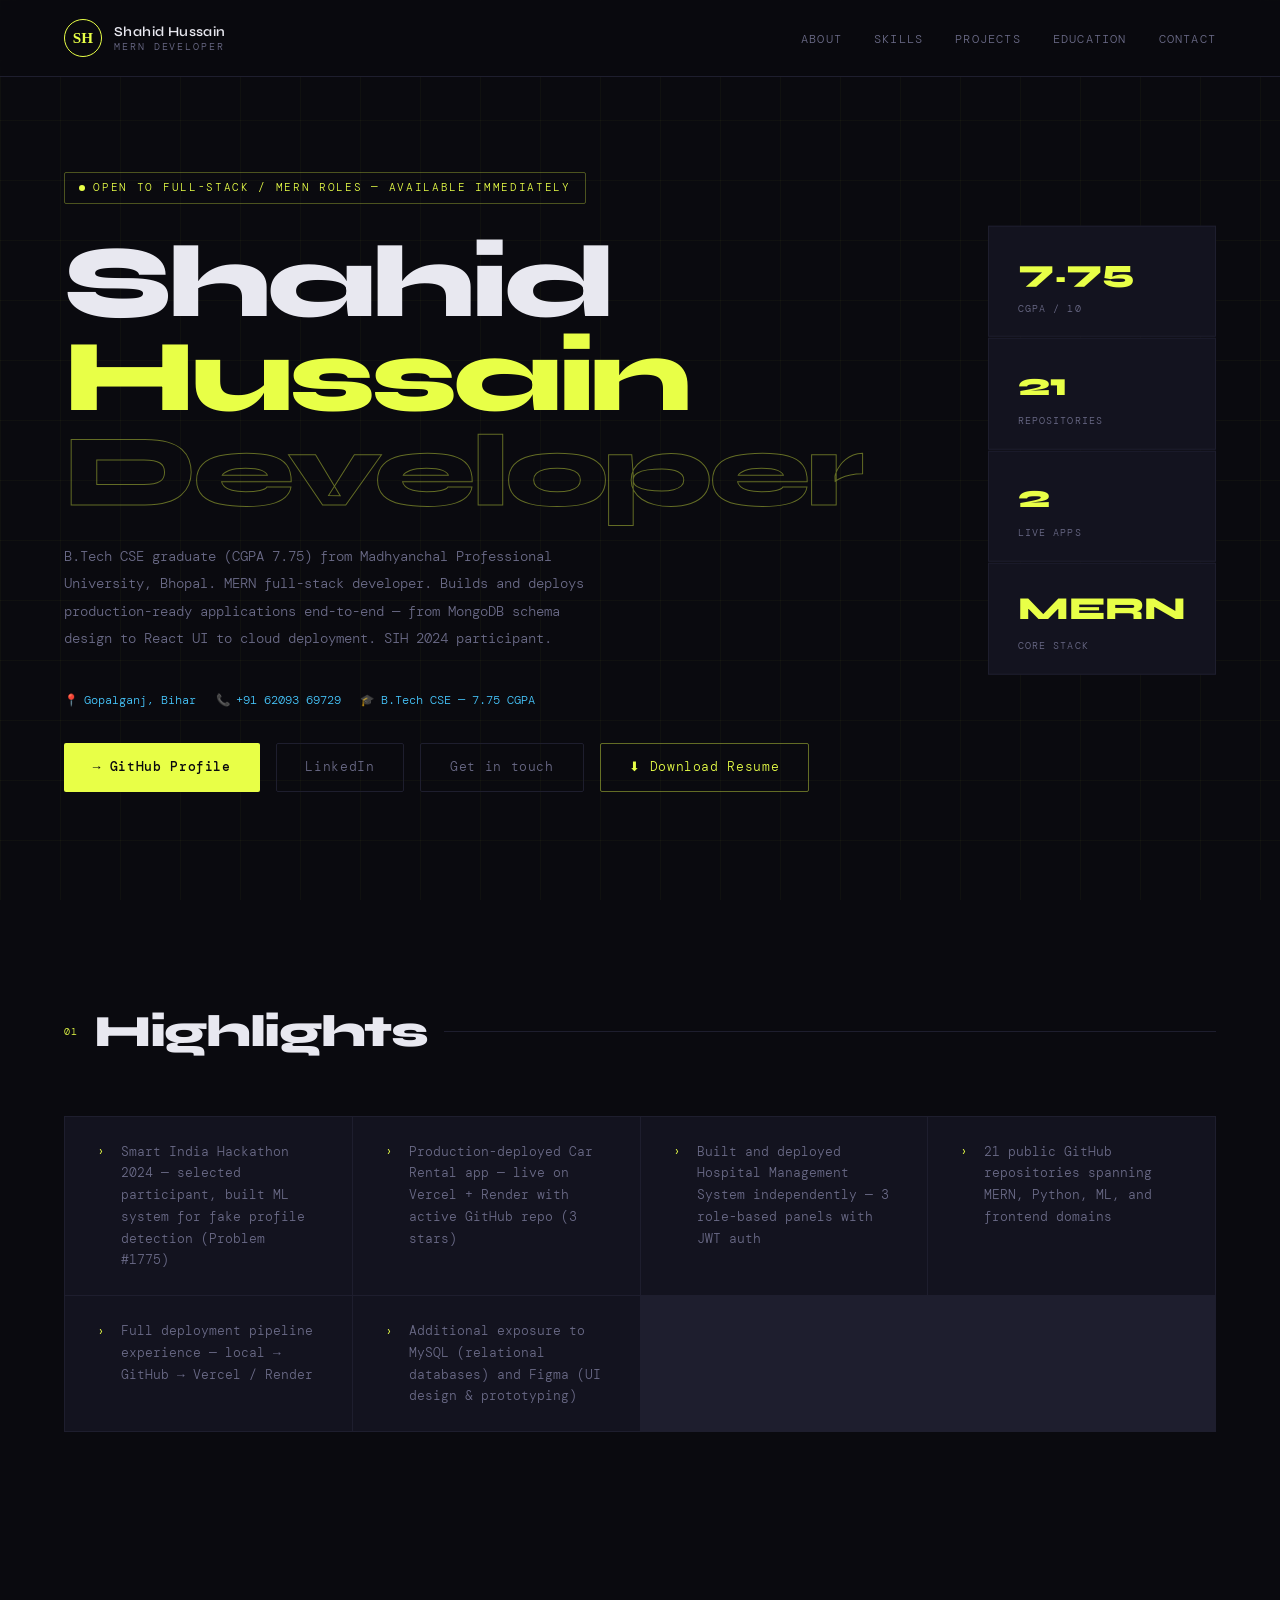
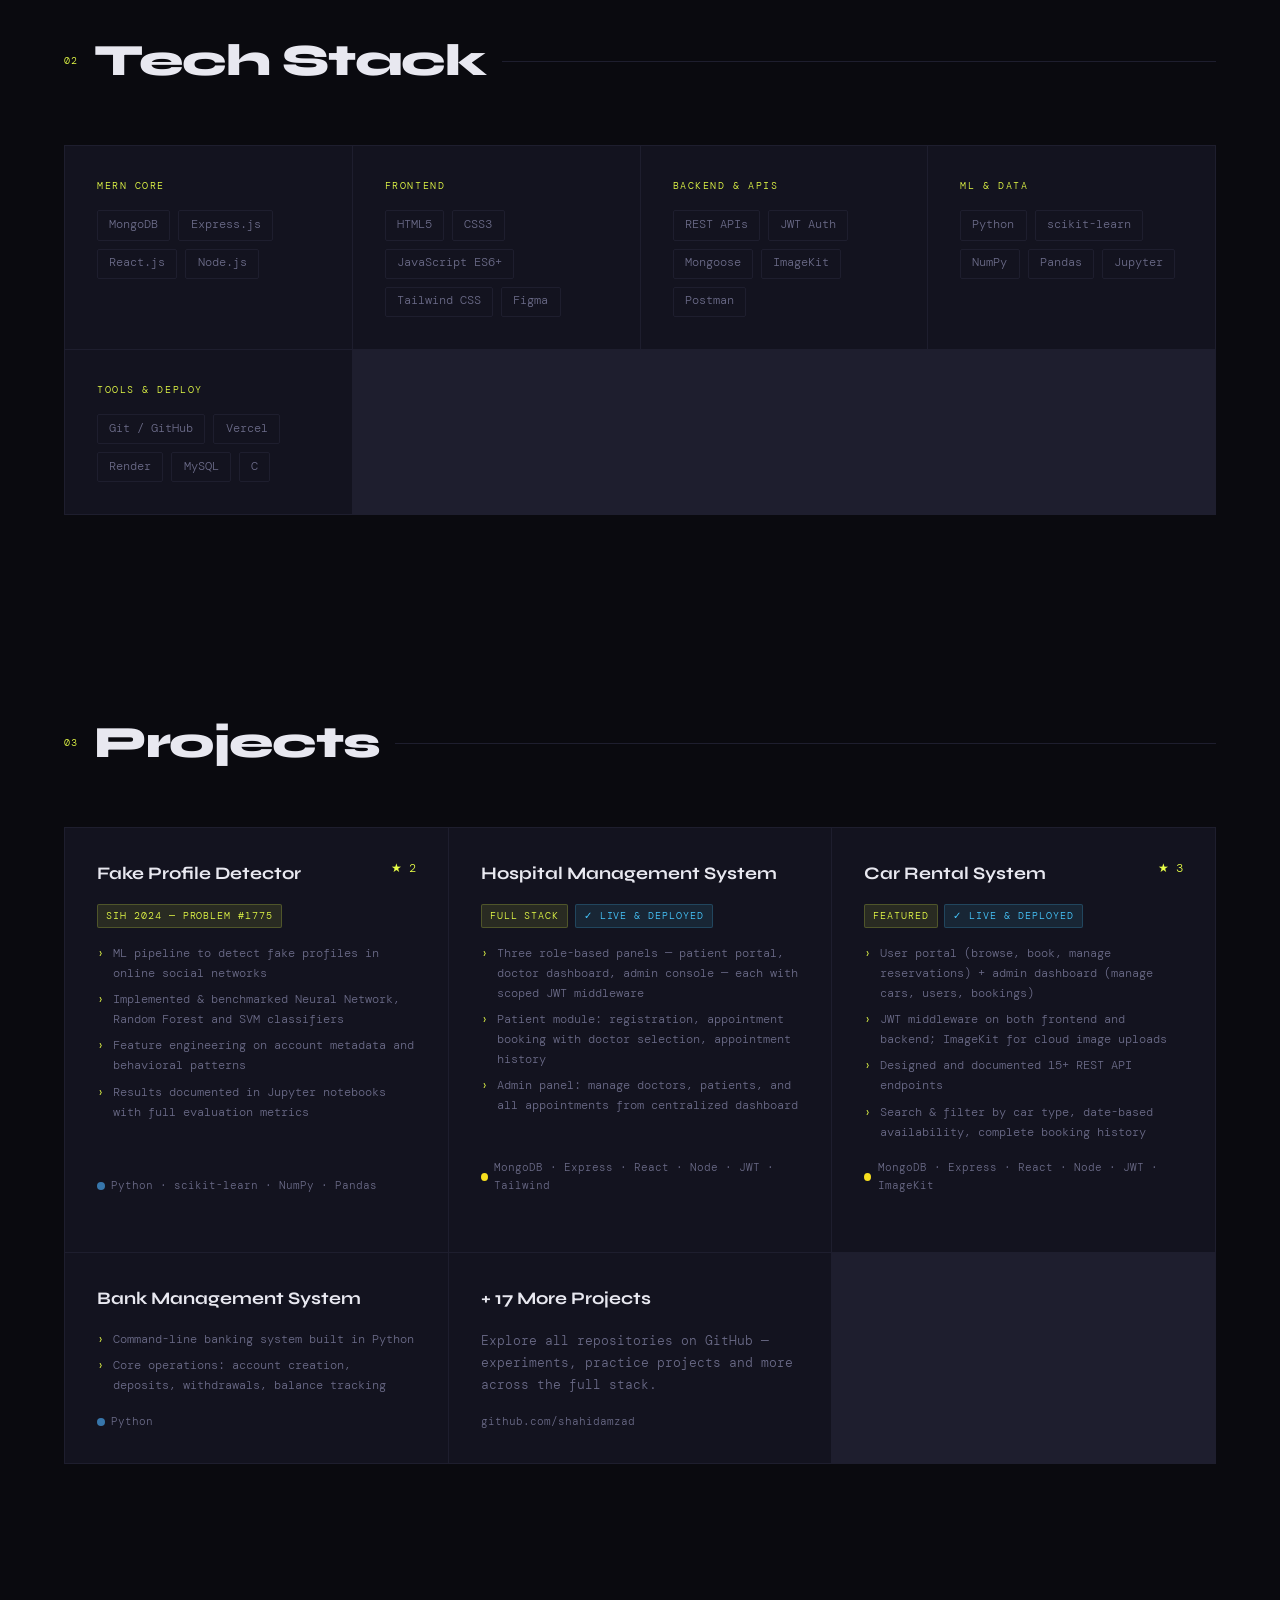
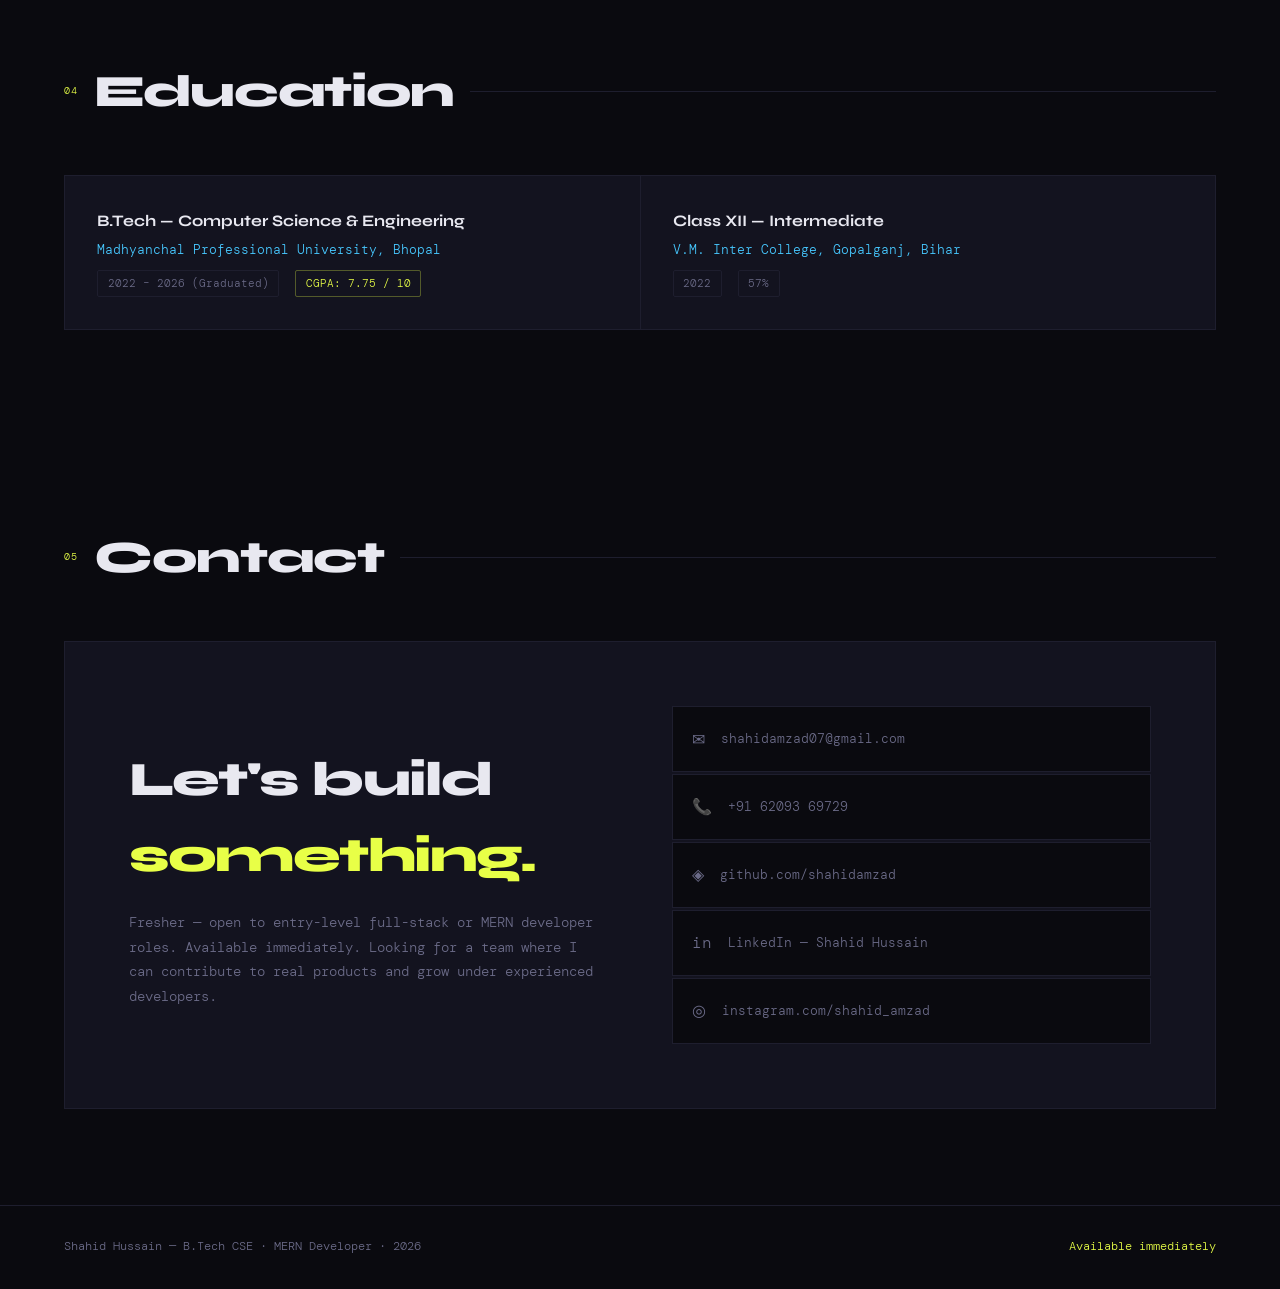
==== shahid-portfolio.html @ 73e1f939 "Add files via upload" ====
<!DOCTYPE html>
<html lang="en">
<head>
<meta charset="UTF-8">
<meta name="viewport" content="width=device-width, initial-scale=1.0">
<title>Shahid Hussain — MERN Developer Portfolio</title>
<link href="https://fonts.googleapis.com/css2?family=Syne:wght@400;600;700;800&family=DM+Mono:wght@300;400;500&display=swap" rel="stylesheet">

<link rel="stylesheet" href="Protolio.css">

</head>
<body>

<nav>
  <a class="nav-logo" href="#about">
    <div class="nav-logo-circle">SH</div>
    <div class="nav-logo-text">
      <span class="nav-logo-name">Shahid Hussain</span>
      <span class="nav-logo-role">MERN Developer</span>
    </div>
  </a>
  <ul class="nav-links">
    <li><a href="#about">About</a></li>
    <li><a href="#skills">Skills</a></li>
    <li><a href="#projects">Projects</a></li>
    <li><a href="#education">Education</a></li>
    <li><a href="#contact">Contact</a></li>
  </ul>
</nav>

<!-- HERO -->
<section class="hero" id="about">
  <div class="hero-content">
    <div class="hero-tag">Open to full-stack / MERN roles — Available immediately</div>
    <h1>
      <span class="name-line">Shahid</span>
      <span class="name-line accent">Hussain</span>
      <span class="name-line outline">Developer</span>
    </h1>
    <p class="hero-desc">
      B.Tech CSE graduate (CGPA 7.75) from Madhyanchal Professional University, Bhopal. MERN full-stack developer. Builds and deploys production-ready applications end-to-end — from MongoDB schema design to React UI to cloud deployment. SIH 2024 participant.
    </p>
    <div class="hero-meta">
      <div class="hero-meta-item">📍 <span>Gopalganj, Bihar</span></div>
      <div class="hero-meta-item">📞 <span>+91 62093 69729</span></div>
      <div class="hero-meta-item">🎓 <span>B.Tech CSE — 7.75 CGPA</span></div>
    </div>
    <div class="hero-ctas">
      <a class="btn btn-primary" href="https://github.com/shahidamzad" target="_blank">→ GitHub Profile</a>
      <a class="btn btn-ghost" href="https://linkedin.com/in/shahid-hussain" target="_blank">LinkedIn</a>
      <a class="btn btn-ghost" href="#contact">Get in touch</a>
      <a class="btn btn-resume" href="Shahid_Hussain_CV.pdf" download="Shahid_Hussain_CV.pdf">⬇ Download Resume</a>
    </div>
  </div>

  <div class="hero-stats">
    <div class="stat-card">
      <div class="stat-num">7.75</div>
      <div class="stat-label">CGPA / 10</div>
    </div>
    <div class="stat-card">
      <div class="stat-num">21</div>
      <div class="stat-label">Repositories</div>
    </div>
    <div class="stat-card">
      <div class="stat-num">2</div>
      <div class="stat-label">Live Apps</div>
    </div>
    <div class="stat-card">
      <div class="stat-num">MERN</div>
      <div class="stat-label">Core Stack</div>
    </div>
  </div>
</section>

<!-- HIGHLIGHTS -->
<section id="highlights">
  <div class="section-header reveal">
    <span class="section-num">01</span>
    <h2 class="section-title">Highlights</h2>
    <div class="section-line"></div>
  </div>

  <div class="highlights-grid reveal">
    <div class="highlight-item">
      <span class="highlight-arrow">›</span>
      <span class="highlight-text">Smart India Hackathon 2024 — selected participant, built ML system for fake profile detection (Problem #1775)</span>
    </div>
    <div class="highlight-item">
      <span class="highlight-arrow">›</span>
      <span class="highlight-text">Production-deployed Car Rental app — live on Vercel + Render with active GitHub repo (3 stars)</span>
    </div>
    <div class="highlight-item">
      <span class="highlight-arrow">›</span>
      <span class="highlight-text">Built and deployed Hospital Management System independently — 3 role-based panels with JWT auth</span>
    </div>
    <div class="highlight-item">
      <span class="highlight-arrow">›</span>
      <span class="highlight-text">21 public GitHub repositories spanning MERN, Python, ML, and frontend domains</span>
    </div>
    <div class="highlight-item">
      <span class="highlight-arrow">›</span>
      <span class="highlight-text">Full deployment pipeline experience — local → GitHub → Vercel / Render</span>
    </div>
    <div class="highlight-item">
      <span class="highlight-arrow">›</span>
      <span class="highlight-text">Additional exposure to MySQL (relational databases) and Figma (UI design & prototyping)</span>
    </div>
  </div>
</section>

<!-- SKILLS -->
<section id="skills">
  <div class="section-header reveal">
    <span class="section-num">02</span>
    <h2 class="section-title">Tech Stack</h2>
    <div class="section-line"></div>
  </div>

  <div class="skills-grid reveal">
    <div class="skill-group">
      <div class="skill-group-title">MERN Core</div>
      <div class="skill-tags">
        <span class="tag">MongoDB</span>
        <span class="tag">Express.js</span>
        <span class="tag">React.js</span>
        <span class="tag">Node.js</span>
      </div>
    </div>
    <div class="skill-group">
      <div class="skill-group-title">Frontend</div>
      <div class="skill-tags">
        <span class="tag">HTML5</span>
        <span class="tag">CSS3</span>
        <span class="tag">JavaScript ES6+</span>
        <span class="tag">Tailwind CSS</span>
        <span class="tag">Figma</span>
      </div>
    </div>
    <div class="skill-group">
      <div class="skill-group-title">Backend & APIs</div>
      <div class="skill-tags">
        <span class="tag">REST APIs</span>
        <span class="tag">JWT Auth</span>
        <span class="tag">Mongoose</span>
        <span class="tag">ImageKit</span>
        <span class="tag">Postman</span>
      </div>
    </div>
    <div class="skill-group">
      <div class="skill-group-title">ML & Data</div>
      <div class="skill-tags">
        <span class="tag">Python</span>
        <span class="tag">scikit-learn</span>
        <span class="tag">NumPy</span>
        <span class="tag">Pandas</span>
        <span class="tag">Jupyter</span>
      </div>
    </div>
    <div class="skill-group">
      <div class="skill-group-title">Tools & Deploy</div>
      <div class="skill-tags">
        <span class="tag">Git / GitHub</span>
        <span class="tag">Vercel</span>
        <span class="tag">Render</span>
        <span class="tag">MySQL</span>
        <span class="tag">C</span>
      </div>
    </div>
  </div>
</section>

<!-- PROJECTS -->
<section id="projects">
  <div class="section-header reveal">
    <span class="section-num">03</span>
    <h2 class="section-title">Projects</h2>
    <div class="section-line"></div>
  </div>

  <div class="projects-grid reveal">

    <!-- 1. SIH -->
    <a class="project-card" href="https://github.com/shahidamzad/SIH1775" target="_blank">
      <div class="project-header">
        <span class="project-name">Fake Profile Detector</span>
        <span class="project-stars">★ 2</span>
      </div>
      <div class="badges">
        <span class="featured-badge">SIH 2024 — Problem #1775</span>
      </div>
      <ul class="project-bullets">
        <li>ML pipeline to detect fake profiles in online social networks</li>
        <li>Implemented & benchmarked Neural Network, Random Forest and SVM classifiers</li>
        <li>Feature engineering on account metadata and behavioral patterns</li>
        <li>Results documented in Jupyter notebooks with full evaluation metrics</li>
      </ul>
      <div class="project-footer">
        <span class="project-lang"><span class="lang-dot lang-py"></span>Python · scikit-learn · NumPy · Pandas</span>
        <div class="project-links"><span class="project-link">GitHub →</span></div>
      </div>
    </a>

    <!-- 2. HMS -->
    <a class="project-card" href="https://github.com/shahidamzad" target="_blank">
      <div class="project-header">
        <span class="project-name">Hospital Management System</span>
      </div>
      <div class="badges">
        <span class="featured-badge">Full Stack</span>
        <span class="live-badge">✓ Live & Deployed</span>
      </div>
      <ul class="project-bullets">
        <li>Three role-based panels — patient portal, doctor dashboard, admin console — each with scoped JWT middleware</li>
        <li>Patient module: registration, appointment booking with doctor selection, appointment history</li>
        <li>Admin panel: manage doctors, patients, and all appointments from centralized dashboard</li>
      </ul>
      <div class="project-footer">
        <span class="project-lang"><span class="lang-dot lang-js"></span>MongoDB · Express · React · Node · JWT · Tailwind</span>
        <div class="project-links"><span class="project-link">Live Demo →</span></div>
      </div>
    </a>

    <!-- 3. Car Rental -->
    <a class="project-card" href="https://github.com/shahidamzad/CarRental" target="_blank">
      <div class="project-header">
        <span class="project-name">Car Rental System</span>
        <span class="project-stars">★ 3</span>
      </div>
      <div class="badges">
        <span class="featured-badge">Featured</span>
        <span class="live-badge">✓ Live & Deployed</span>
      </div>
      <ul class="project-bullets">
        <li>User portal (browse, book, manage reservations) + admin dashboard (manage cars, users, bookings)</li>
        <li>JWT middleware on both frontend and backend; ImageKit for cloud image uploads</li>
        <li>Designed and documented 15+ REST API endpoints</li>
        <li>Search & filter by car type, date-based availability, complete booking history</li>
      </ul>
      <div class="project-footer">
        <span class="project-lang"><span class="lang-dot lang-js"></span>MongoDB · Express · React · Node · JWT · ImageKit</span>
        <div class="project-links">
          <span class="project-link">Live Demo →</span>
          <span class="project-link">GitHub →</span>
        </div>
      </div>
    </a>

    <!-- 4. Bank -->
    <a class="project-card" href="https://github.com/shahidamzad/Bank-menangment" target="_blank">
      <div class="project-header">
        <span class="project-name">Bank Management System</span>
      </div>
      <ul class="project-bullets">
        <li>Command-line banking system built in Python</li>
        <li>Core operations: account creation, deposits, withdrawals, balance tracking</li>
      </ul>
      <div class="project-footer">
        <span class="project-lang"><span class="lang-dot lang-py"></span>Python</span>
        <div class="project-links"><span class="project-link">GitHub →</span></div>
      </div>
    </a>

    <!-- +15 more -->
    <a class="project-card" href="https://github.com/shahidamzad?tab=repositories" target="_blank">
      <div class="project-header">
        <span class="project-name">+ 17 More Projects</span>
      </div>
      <p class="project-desc">Explore all repositories on GitHub — experiments, practice projects and more across the full stack.</p>
      <div class="project-footer">
        <span class="project-lang">github.com/shahidamzad</span>
        <div class="project-links"><span class="project-link">Browse all →</span></div>
      </div>
    </a>

  </div>
</section>

<!-- EDUCATION -->
<section id="education">
  <div class="section-header reveal">
    <span class="section-num">04</span>
    <h2 class="section-title">Education</h2>
    <div class="section-line"></div>
  </div>

  <div class="edu-grid reveal">
    <div class="edu-card">
      <div class="edu-degree">B.Tech — Computer Science & Engineering</div>
      <div class="edu-institution">Madhyanchal Professional University, Bhopal</div>
      <div class="edu-meta">
        <span class="edu-tag">2022 – 2026 (Graduated)</span>
        <span class="edu-tag edu-cgpa">CGPA: 7.75 / 10</span>
      </div>
    </div>
    <div class="edu-card">
      <div class="edu-degree">Class XII — Intermediate</div>
      <div class="edu-institution">V.M. Inter College, Gopalganj, Bihar</div>
      <div class="edu-meta">
        <span class="edu-tag">2022</span>
        <span class="edu-tag">57%</span>
      </div>
    </div>
  </div>
</section>

<!-- CONTACT -->
<section id="contact">
  <div class="section-header reveal">
    <span class="section-num">05</span>
    <h2 class="section-title">Contact</h2>
    <div class="section-line"></div>
  </div>

  <div class="contact-section reveal">
    <div class="contact-text">
      <h2>Let's build<br><span style="color:var(--accent)">something.</span></h2>
      <p>Fresher — open to entry-level full-stack or MERN developer roles. Available immediately. Looking for a team where I can contribute to real products and grow under experienced developers.</p>
    </div>
    <div class="contact-links">
      <a class="contact-item" href="mailto:shahidamzad07@gmail.com">
        <span class="contact-icon">✉</span>shahidamzad07@gmail.com
      </a>
      <a class="contact-item" href="tel:+916209369729">
        <span class="contact-icon">📞</span>+91 62093 69729
      </a>
      <a class="contact-item" href="https://github.com/shahidamzad" target="_blank">
        <span class="contact-icon">◈</span>github.com/shahidamzad
      </a>
      <a class="contact-item" href="https://linkedin.com/in/shahid-hussain" target="_blank">
        <span class="contact-icon">in</span>LinkedIn — Shahid Hussain
      </a>
      <a class="contact-item" href="https://instagram.com/shahid_amzad" target="_blank">
        <span class="contact-icon">◎</span>instagram.com/shahid_amzad
      </a>
    </div>
  </div>
</section>

<footer>
  <span>Shahid Hussain — B.Tech CSE · MERN Developer · 2026</span>
  <span style="color:var(--accent)">Available immediately</span>
</footer>

<script>
  const reveals = document.querySelectorAll('.reveal');
  const observer = new IntersectionObserver((entries) => {
    entries.forEach((e, i) => {
      if (e.isIntersecting) {
        setTimeout(() => e.target.classList.add('visible'), i * 80);
      }
    });
  }, { threshold: 0.1 });
  reveals.forEach(el => observer.observe(el));
</script>
</body>
</html>
---- Protolio.css ----
:root {
    --bg: #0a0a0f;
    --surface: #111118;
    --border: #1e1e2e;
    --accent: #e8ff47;
    --accent2: #47c8ff;
    --accent3: #ff6b6b;
    --text: #e8e8f0;
    --muted: #6b6b88;
    --card: #13131f;
}

*,
*::before,
*::after {
    box-sizing: border-box;
    margin: 0;
    padding: 0;
}

html {
    scroll-behavior: smooth;
}

body {
    background: var(--bg);
    color: var(--text);
    font-family: 'DM Mono', monospace;
    font-weight: 300;
    overflow-x: hidden;
    line-height: 1.6;
}

body::before {
    content: '';
    position: fixed;
    inset: 0;
    background-image:
        linear-gradient(rgba(232, 255, 71, 0.03) 1px, transparent 1px),
        linear-gradient(90deg, rgba(232, 255, 71, 0.03) 1px, transparent 1px);
    background-size: 60px 60px;
    pointer-events: none;
    z-index: 0;
}

/* NAV */
nav {
    position: fixed;
    top: 0;
    left: 0;
    right: 0;
    z-index: 100;
    display: flex;
    justify-content: space-between;
    align-items: center;
    padding: 1.2rem 4rem;
    background: rgba(10, 10, 15, 0.85);
    backdrop-filter: blur(12px);
    border-bottom: 1px solid var(--border);
}

.nav-logo {
    display: flex;
    align-items: center;
    gap: 0.75rem;
    text-decoration: none;
}

.nav-logo-circle {
    width: 38px;
    height: 38px;
    border-radius: 50%;
    border: 1px solid var(--accent);
    display: flex;
    align-items: center;
    justify-content: center;
    font-family: 'Georgia', serif;
    font-size: 0.95rem;
    font-weight: 600;
    color: var(--accent);
    flex-shrink: 0;
    transition: background 0.2s;
}

.nav-logo:hover .nav-logo-circle {
    background: rgba(232, 255, 71, 0.08);
}

.nav-logo-text {
    display: flex;
    flex-direction: column;
    line-height: 1.2;
}

.nav-logo-name {
    font-family: 'Syne', sans-serif;
    font-size: 0.85rem;
    font-weight: 600;
    letter-spacing: 0.03em;
    color: var(--text);
}

.nav-logo-role {
    font-size: 0.6rem;
    letter-spacing: 0.2em;
    text-transform: uppercase;
    color: var(--muted);
}

.nav-links {
    display: flex;
    gap: 2rem;
    list-style: none;
}

.nav-links a {
    color: var(--muted);
    text-decoration: none;
    font-size: 0.75rem;
    letter-spacing: 0.1em;
    text-transform: uppercase;
    transition: color 0.2s;
}

.nav-links a:hover {
    color: var(--accent);
}

/* HERO */
.hero {
    position: relative;
    min-height: 100vh;
    display: flex;
    align-items: center;
    padding: 8rem 4rem 4rem;
    z-index: 1;
}

.hero-content {
    max-width: 820px;
}

.hero-tag {
    display: inline-flex;
    align-items: center;
    gap: 0.5rem;
    font-size: 0.7rem;
    letter-spacing: 0.15em;
    text-transform: uppercase;
    color: var(--accent);
    border: 1px solid rgba(232, 255, 71, 0.3);
    padding: 0.4rem 0.9rem;
    border-radius: 2px;
    margin-bottom: 2rem;
    animation: fadeUp 0.6s ease both;
}

.hero-tag::before {
    content: '';
    width: 6px;
    height: 6px;
    background: var(--accent);
    border-radius: 50%;
    animation: pulse 2s infinite;
}

@keyframes pulse {

    0%,
    100% {
        opacity: 1;
        transform: scale(1);
    }

    50% {
        opacity: 0.4;
        transform: scale(0.8);
    }
}

h1 {
    font-family: 'Syne', sans-serif;
    font-weight: 800;
    font-size: clamp(3rem, 8vw, 7rem);
    line-height: 0.92;
    letter-spacing: -0.04em;
    animation: fadeUp 0.6s 0.1s ease both;
    margin-bottom: 1.5rem;
}

h1 .name-line {
    display: block;
}

h1 .accent {
    color: var(--accent);
}

h1 .outline {
    -webkit-text-stroke: 1px rgba(232, 255, 71, 0.4);
    color: transparent;
}

.hero-desc {
    font-size: 0.9rem;
    color: var(--muted);
    max-width: 520px;
    margin-bottom: 2.5rem;
    animation: fadeUp 0.6s 0.2s ease both;
    line-height: 1.9;
}

.hero-meta {
    display: flex;
    flex-wrap: wrap;
    gap: 1.2rem;
    margin-bottom: 2rem;
    animation: fadeUp 0.6s 0.25s ease both;
}

.hero-meta-item {
    display: flex;
    align-items: center;
    gap: 0.4rem;
    font-size: 0.72rem;
    color: var(--muted);
}

.hero-meta-item span {
    color: var(--accent2);
}

.hero-ctas {
    display: flex;
    gap: 1rem;
    flex-wrap: wrap;
    animation: fadeUp 0.6s 0.3s ease both;
}

.btn {
    display: inline-flex;
    align-items: center;
    gap: 0.5rem;
    padding: 0.85rem 1.8rem;
    font-family: 'DM Mono', monospace;
    font-size: 0.8rem;
    letter-spacing: 0.05em;
    text-decoration: none;
    border-radius: 2px;
    transition: all 0.2s;
    cursor: pointer;
    border: none;
}

.btn-primary {
    background: var(--accent);
    color: #0a0a0f;
    font-weight: 500;
}

.btn-primary:hover {
    background: #d4e83a;
    transform: translateY(-2px);
}

.btn-resume {
    background: transparent;
    color: var(--accent);
    border: 1px solid rgba(232, 255, 71, 0.4);
}

.btn-resume:hover {
    background: rgba(232, 255, 71, 0.08);
    border-color: var(--accent);
    transform: translateY(-2px);
}

.btn-ghost {
    background: transparent;
    color: var(--muted);
    border: 1px solid var(--border);
}

.btn-ghost:hover {
    border-color: var(--accent);
    color: var(--accent);
    transform: translateY(-2px);
}

/* HERO STATS */
.hero-stats {
    position: absolute;
    right: 4rem;
    top: 50%;
    transform: translateY(-50%);
    display: flex;
    flex-direction: column;
    gap: 1px;
    animation: fadeLeft 0.6s 0.4s ease both;
}

.stat-card {
    background: var(--card);
    border: 1px solid var(--border);
    padding: 1.2rem 1.8rem;
    min-width: 160px;
    transition: border-color 0.2s;
}

.stat-card:hover {
    border-color: var(--accent);
}

.stat-num {
    font-family: 'Syne', sans-serif;
    font-size: 2rem;
    font-weight: 800;
    color: var(--accent);
}

.stat-label {
    font-size: 0.65rem;
    color: var(--muted);
    letter-spacing: 0.1em;
    text-transform: uppercase;
    margin-top: 0.2rem;
}

/* SECTIONS */
section {
    position: relative;
    z-index: 1;
    padding: 6rem 4rem;
}

.section-header {
    display: flex;
    align-items: center;
    gap: 1rem;
    margin-bottom: 3rem;
}

.section-num {
    font-size: 0.65rem;
    color: var(--accent);
    letter-spacing: 0.1em;
}

.section-title {
    font-family: 'Syne', sans-serif;
    font-size: clamp(1.8rem, 4vw, 2.8rem);
    font-weight: 800;
    letter-spacing: -0.03em;
}

.section-line {
    flex: 1;
    height: 1px;
    background: var(--border);
}

/* HIGHLIGHTS */
.highlights-grid {
    display: grid;
    grid-template-columns: repeat(auto-fill, minmax(280px, 1fr));
    gap: 1px;
    background: var(--border);
    border: 1px solid var(--border);
    margin-bottom: 1px;
}

.highlight-item {
    background: var(--card);
    padding: 1.5rem 2rem;
    display: flex;
    gap: 1rem;
    align-items: flex-start;
    transition: background 0.2s;
}

.highlight-item:hover {
    background: #161625;
}

.highlight-arrow {
    color: var(--accent);
    font-size: 0.8rem;
    margin-top: 0.1rem;
    flex-shrink: 0;
}

.highlight-text {
    font-size: 0.8rem;
    color: var(--muted);
    line-height: 1.7;
}

/* SKILLS */
.skills-grid {
    display: grid;
    grid-template-columns: repeat(auto-fill, minmax(260px, 1fr));
    gap: 1px;
    background: var(--border);
    border: 1px solid var(--border);
}

.skill-group {
    background: var(--card);
    padding: 2rem;
    transition: background 0.2s;
}

.skill-group:hover {
    background: #161625;
}

.skill-group-title {
    font-size: 0.65rem;
    letter-spacing: 0.15em;
    text-transform: uppercase;
    color: var(--accent);
    margin-bottom: 1rem;
}

.skill-tags {
    display: flex;
    flex-wrap: wrap;
    gap: 0.5rem;
}

.tag {
    font-size: 0.72rem;
    padding: 0.3rem 0.7rem;
    border: 1px solid var(--border);
    color: var(--muted);
    border-radius: 2px;
    transition: all 0.2s;
}

.tag:hover {
    border-color: var(--accent);
    color: var(--accent);
}

/* PROJECTS */
.projects-grid {
    display: grid;
    grid-template-columns: repeat(auto-fill, minmax(340px, 1fr));
    gap: 1px;
    background: var(--border);
    border: 1px solid var(--border);
}

.project-card {
    background: var(--card);
    padding: 2rem;
    display: flex;
    flex-direction: column;
    gap: 1rem;
    transition: background 0.2s;
    text-decoration: none;
    color: inherit;
    position: relative;
    overflow: hidden;
}

.project-card::after {
    content: '';
    position: absolute;
    top: 0;
    left: 0;
    width: 3px;
    height: 0;
    background: var(--accent);
    transition: height 0.3s ease;
}

.project-card:hover::after {
    height: 100%;
}

.project-card:hover {
    background: #161625;
}

.project-header {
    display: flex;
    justify-content: space-between;
    align-items: flex-start;
}

.project-name {
    font-family: 'Syne', sans-serif;
    font-size: 1.1rem;
    font-weight: 700;
}

.project-stars {
    display: flex;
    align-items: center;
    gap: 0.3rem;
    font-size: 0.72rem;
    color: var(--accent);
}

.project-desc {
    font-size: 0.8rem;
    color: var(--muted);
    line-height: 1.75;
    flex: 1;
}

.project-bullets {
    list-style: none;
    display: flex;
    flex-direction: column;
    gap: 0.4rem;
    flex: 1;
}

.project-bullets li {
    font-size: 0.78rem;
    color: var(--muted);
    line-height: 1.6;
    padding-left: 1rem;
    position: relative;
}

.project-bullets li::before {
    content: '›';
    position: absolute;
    left: 0;
    color: var(--accent);
}

.project-footer {
    display: flex;
    align-items: center;
    justify-content: space-between;
    flex-wrap: wrap;
    gap: 0.5rem;
}

.project-lang {
    display: flex;
    align-items: center;
    gap: 0.4rem;
    font-size: 0.7rem;
    color: var(--muted);
}

.lang-dot {
    width: 8px;
    height: 8px;
    border-radius: 50%;
}

.lang-js {
    background: #f7df1e;
}

.lang-py {
    background: #3776ab;
}

.lang-html {
    background: #e34c26;
}

.project-links {
    display: flex;
    gap: 0.8rem;
}

.project-link {
    font-size: 0.7rem;
    color: var(--accent2);
    text-decoration: none;
    opacity: 0;
    transition: opacity 0.2s;
}

.project-card:hover .project-link {
    opacity: 1;
}

.featured-badge {
    font-size: 0.6rem;
    letter-spacing: 0.1em;
    text-transform: uppercase;
    background: rgba(232, 255, 71, 0.1);
    color: var(--accent);
    border: 1px solid rgba(232, 255, 71, 0.2);
    padding: 0.2rem 0.5rem;
    border-radius: 2px;
    width: fit-content;
}

.live-badge {
    font-size: 0.6rem;
    letter-spacing: 0.1em;
    text-transform: uppercase;
    background: rgba(71, 200, 255, 0.1);
    color: var(--accent2);
    border: 1px solid rgba(71, 200, 255, 0.2);
    padding: 0.2rem 0.5rem;
    border-radius: 2px;
    width: fit-content;
}

.badges {
    display: flex;
    gap: 0.4rem;
    flex-wrap: wrap;
}

/* EDUCATION */
.edu-grid {
    display: grid;
    grid-template-columns: 1fr 1fr;
    gap: 1px;
    background: var(--border);
    border: 1px solid var(--border);
}

.edu-card {
    background: var(--card);
    padding: 2rem;
    transition: background 0.2s;
}

.edu-card:hover {
    background: #161625;
}

.edu-degree {
    font-family: 'Syne', sans-serif;
    font-size: 1rem;
    font-weight: 700;
    margin-bottom: 0.4rem;
}

.edu-institution {
    font-size: 0.8rem;
    color: var(--accent2);
    margin-bottom: 0.6rem;
}

.edu-meta {
    display: flex;
    gap: 1rem;
    flex-wrap: wrap;
}

.edu-tag {
    font-size: 0.7rem;
    color: var(--muted);
    border: 1px solid var(--border);
    padding: 0.2rem 0.6rem;
    border-radius: 2px;
}

.edu-cgpa {
    color: var(--accent);
    border-color: rgba(232, 255, 71, 0.3);
}

/* CONTACT */
.contact-section {
    background: var(--card);
    border: 1px solid var(--border);
    padding: 4rem;
    display: grid;
    grid-template-columns: 1fr 1fr;
    gap: 4rem;
    align-items: center;
}

.contact-text h2 {
    font-family: 'Syne', sans-serif;
    font-size: clamp(2rem, 4vw, 3rem);
    font-weight: 800;
    letter-spacing: -0.03em;
    margin-bottom: 1rem;
}

.contact-text p {
    color: var(--muted);
    font-size: 0.85rem;
    line-height: 1.8;
}

.contact-links {
    display: flex;
    flex-direction: column;
    gap: 2px;
}

.contact-item {
    display: flex;
    align-items: center;
    gap: 1rem;
    padding: 1.2rem;
    background: var(--bg);
    border: 1px solid var(--border);
    text-decoration: none;
    color: var(--muted);
    font-size: 0.8rem;
    transition: all 0.2s;
}

.contact-item:hover {
    border-color: var(--accent);
    color: var(--accent);
}

.contact-icon {
    font-size: 1rem;
}

/* FOOTER */
footer {
    position: relative;
    z-index: 1;
    border-top: 1px solid var(--border);
    padding: 2rem 4rem;
    display: flex;
    justify-content: space-between;
    align-items: center;
    font-size: 0.72rem;
    color: var(--muted);
}

/* ANIMATIONS */
@keyframes fadeUp {
    from {
        opacity: 0;
        transform: translateY(24px);
    }

    to {
        opacity: 1;
        transform: translateY(0);
    }
}

@keyframes fadeLeft {
    from {
        opacity: 0;
        transform: translate(24px, -50%);
    }

    to {
        opacity: 1;
        transform: translate(0, -50%);
    }
}

.reveal {
    opacity: 0;
    transform: translateY(30px);
    transition: opacity 0.6s ease, transform 0.6s ease;
}

.reveal.visible {
    opacity: 1;
    transform: none;
}

/* SCROLLBAR */
::-webkit-scrollbar {
    width: 4px;
}

::-webkit-scrollbar-track {
    background: var(--bg);
}

::-webkit-scrollbar-thumb {
    background: var(--border);
}

::-webkit-scrollbar-thumb:hover {
    background: var(--muted);
}

/* RESPONSIVE */
@media (max-width: 768px) {

    nav,
    section,
    .hero {
        padding-left: 1.5rem;
        padding-right: 1.5rem;
    }

    .hero-stats {
        display: none;
    }

    .edu-grid {
        grid-template-columns: 1fr;
    }

    .contact-section {
        grid-template-columns: 1fr;
        gap: 2rem;
        padding: 2rem;
    }

    footer {
        flex-direction: column;
        gap: 0.5rem;
        text-align: center;
    }
}
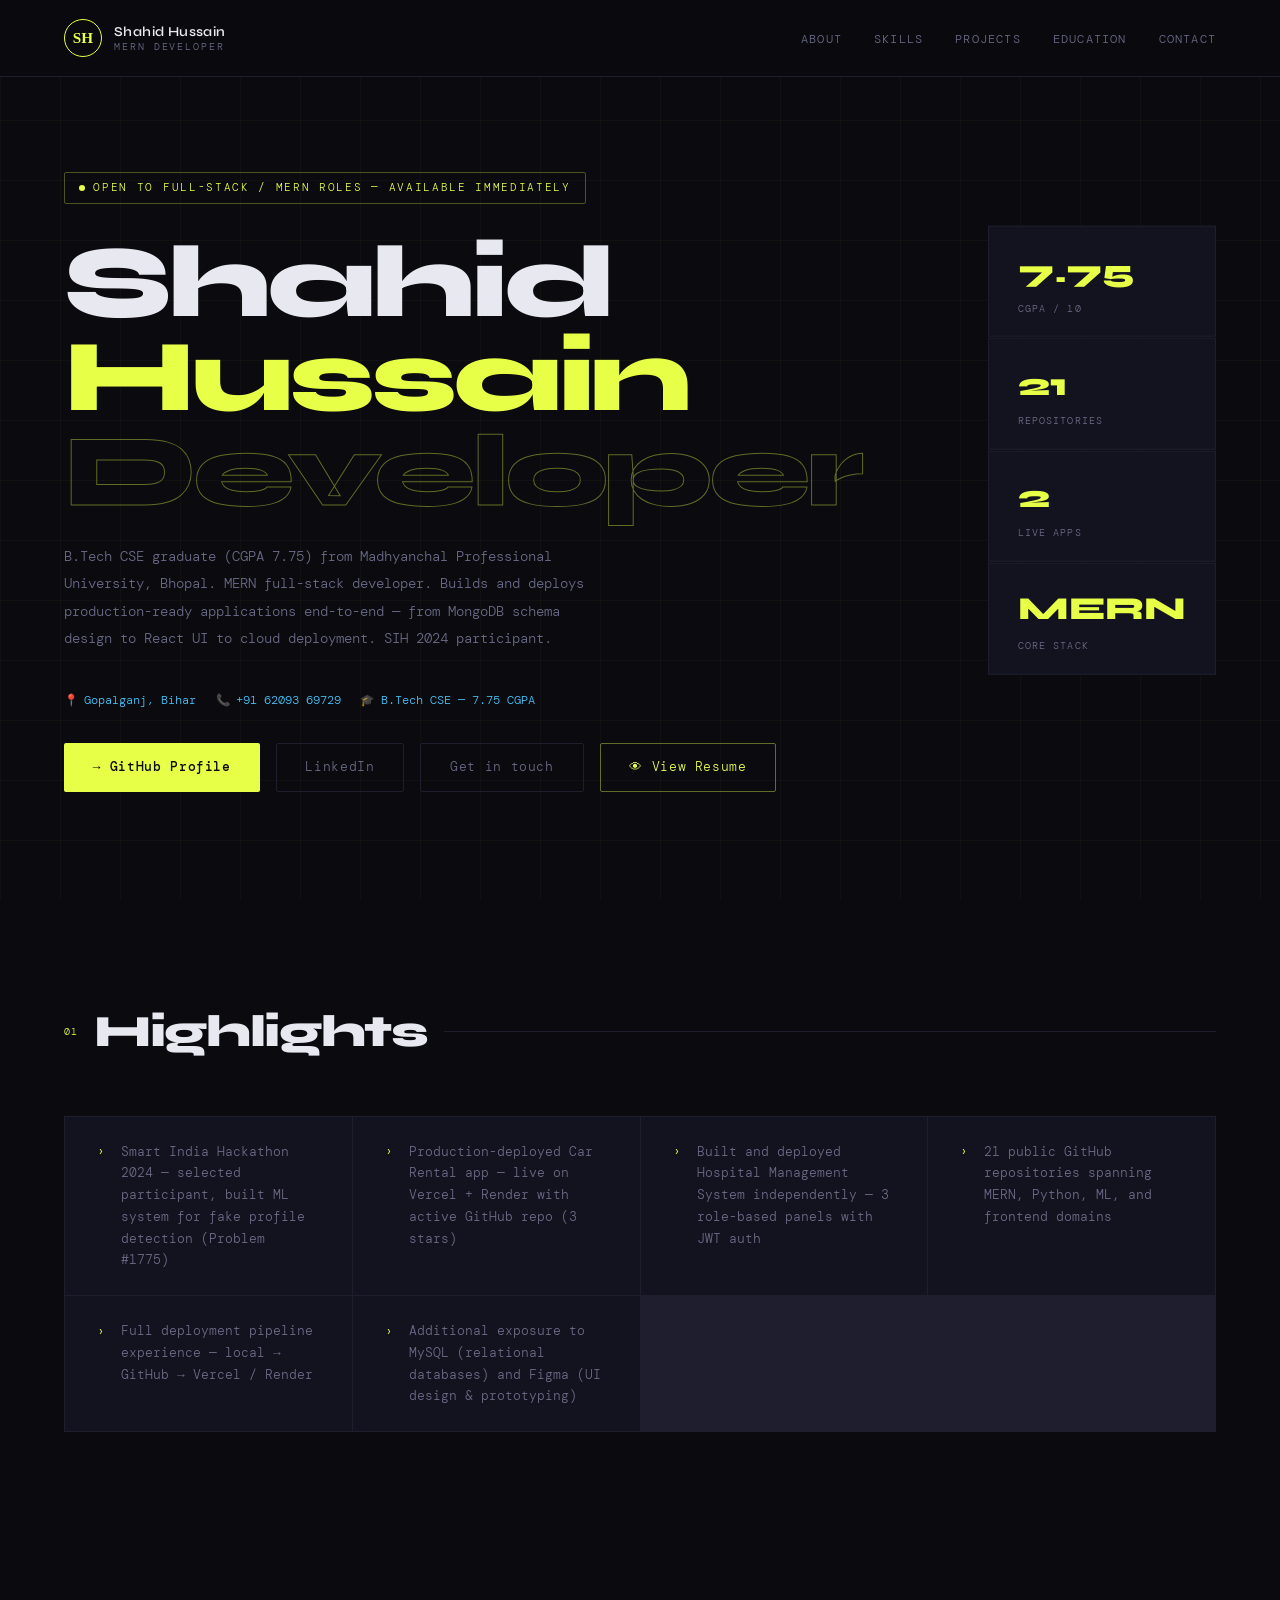
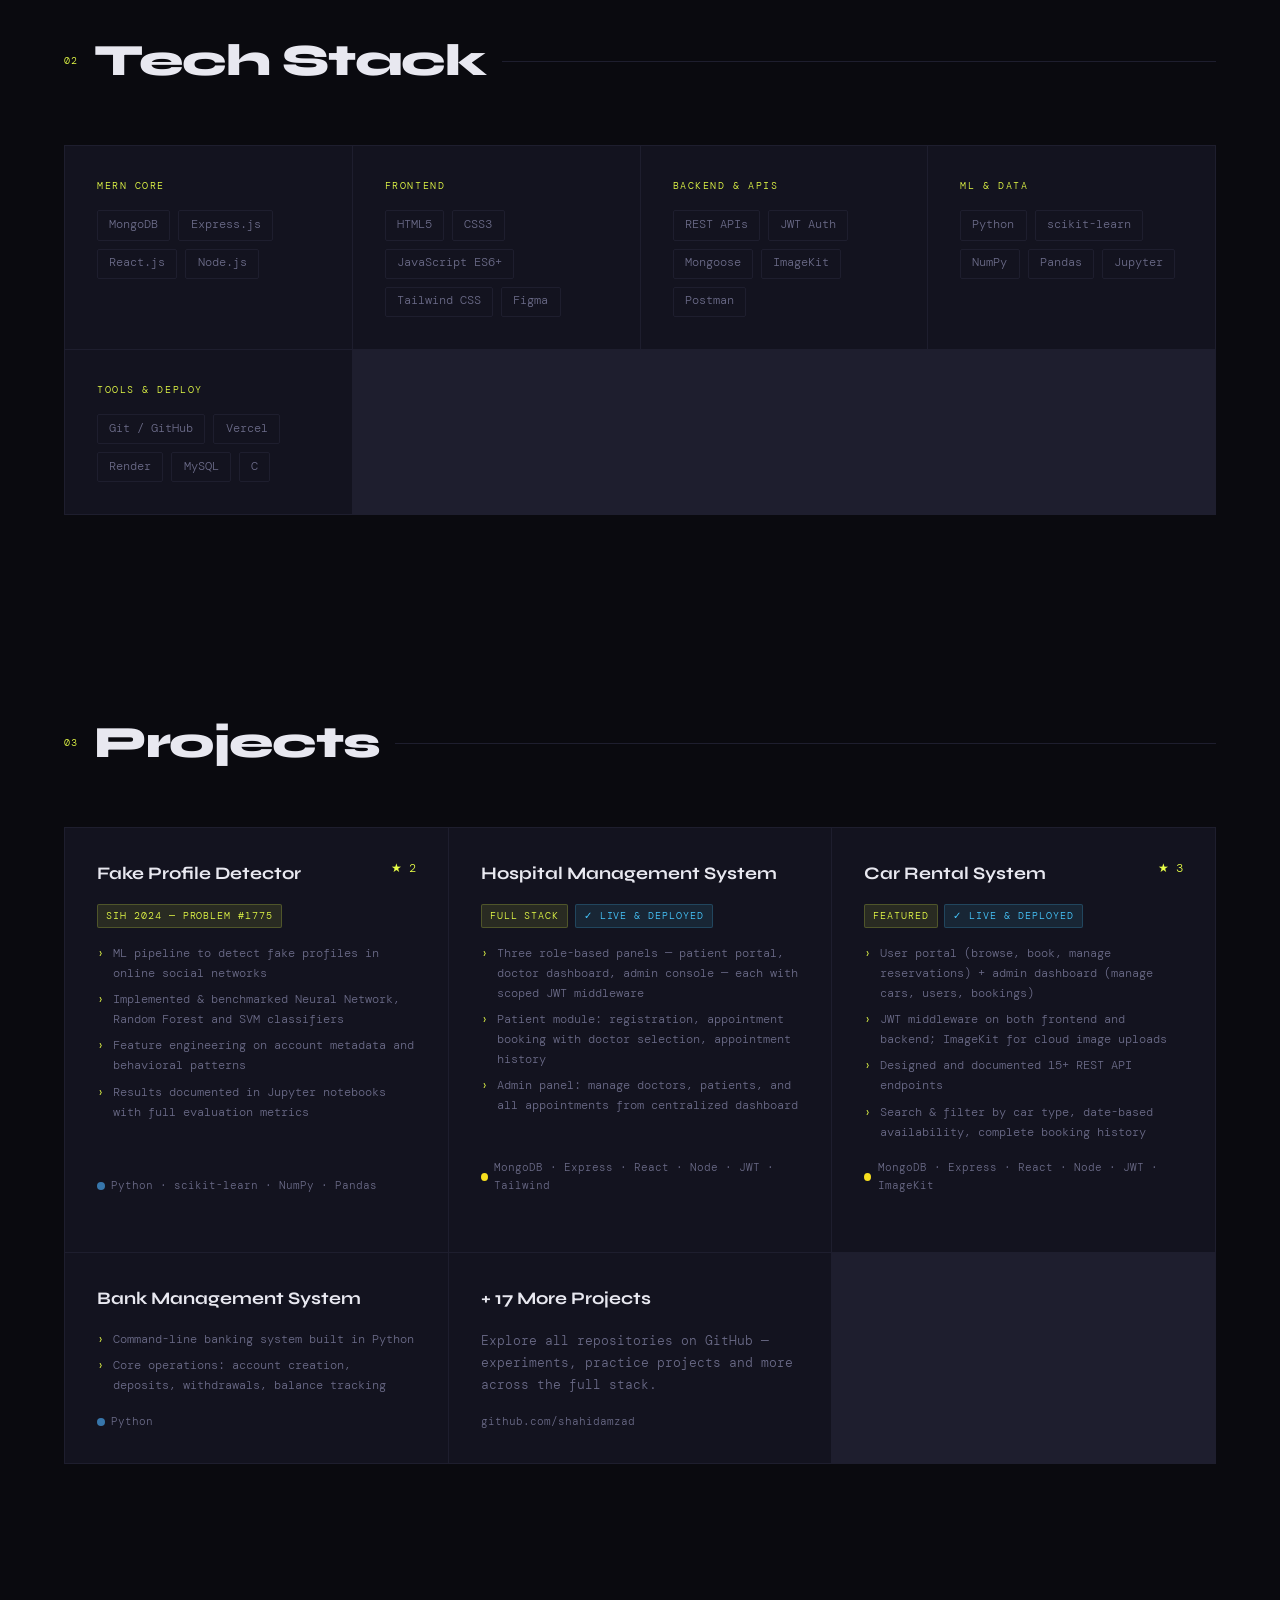
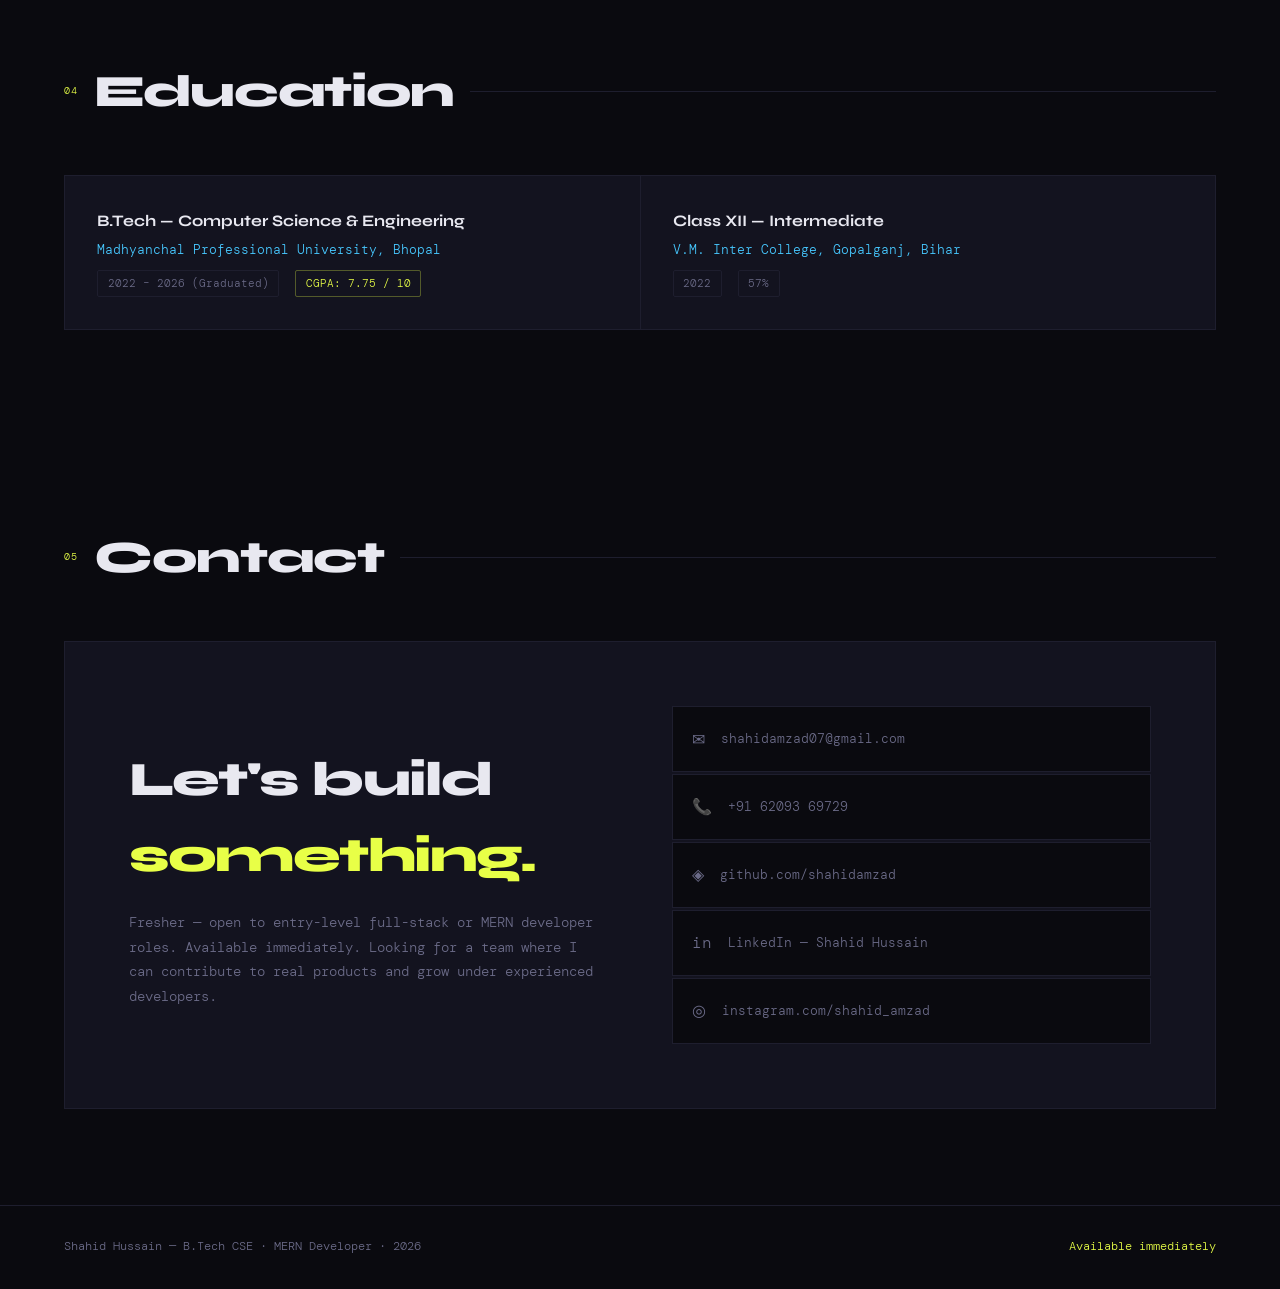
==== commit d817f7af: "Add files via upload" ====
--- a/shahid-portfolio.html
+++ b/shahid-portfolio.html
@@ -5,9 +5,7 @@
 <meta name="viewport" content="width=device-width, initial-scale=1.0">
 <title>Shahid Hussain — MERN Developer Portfolio</title>
 <link href="https://fonts.googleapis.com/css2?family=Syne:wght@400;600;700;800&family=DM+Mono:wght@300;400;500&display=swap" rel="stylesheet">
-
 <link rel="stylesheet" href="Protolio.css">
-
 </head>
 <body>
 
@@ -49,7 +47,7 @@
       <a class="btn btn-primary" href="https://github.com/shahidamzad" target="_blank">→ GitHub Profile</a>
       <a class="btn btn-ghost" href="https://linkedin.com/in/shahid-hussain" target="_blank">LinkedIn</a>
       <a class="btn btn-ghost" href="#contact">Get in touch</a>
-      <a class="btn btn-resume" href="Shahid_Hussain_CV.pdf" download="Shahid_Hussain_CV.pdf">⬇ Download Resume</a>
+      <a class="btn btn-resume" href="/assets/Shahid_Hussain_CV.pdf" target="_blank">👁 View Resume</a>
     </div>
   </div>
 
@@ -342,16 +340,6 @@
   <span style="color:var(--accent)">Available immediately</span>
 </footer>
 
-<script>
-  const reveals = document.querySelectorAll('.reveal');
-  const observer = new IntersectionObserver((entries) => {
-    entries.forEach((e, i) => {
-      if (e.isIntersecting) {
-        setTimeout(() => e.target.classList.add('visible'), i * 80);
-      }
-    });
-  }, { threshold: 0.1 });
-  reveals.forEach(el => observer.observe(el));
-</script>
+<script src="shahid.js"></script>
 </body>
-</html>
+</html>
--- a/Protolio.css
+++ b/Protolio.css
@@ -1,816 +1,289 @@
 :root {
-    --bg: #0a0a0f;
-    --surface: #111118;
-    --border: #1e1e2e;
-    --accent: #e8ff47;
-    --accent2: #47c8ff;
-    --accent3: #ff6b6b;
-    --text: #e8e8f0;
-    --muted: #6b6b88;
-    --card: #13131f;
-}
-
-*,
-*::before,
-*::after {
-    box-sizing: border-box;
-    margin: 0;
-    padding: 0;
-}
-
-html {
-    scroll-behavior: smooth;
-}
+  --bg: #0a0a0f;
+  --surface: #111118;
+  --border: #1e1e2e;
+  --accent: #e8ff47;
+  --accent2: #47c8ff;
+  --accent3: #ff6b6b;
+  --text: #e8e8f0;
+  --muted: #6b6b88;
+  --card: #13131f;
+}
+
+*, *::before, *::after { box-sizing: border-box; margin: 0; padding: 0; }
+html { scroll-behavior: smooth; }
 
 body {
-    background: var(--bg);
-    color: var(--text);
-    font-family: 'DM Mono', monospace;
-    font-weight: 300;
-    overflow-x: hidden;
-    line-height: 1.6;
+  background: var(--bg);
+  color: var(--text);
+  font-family: 'DM Mono', monospace;
+  font-weight: 300;
+  overflow-x: hidden;
+  line-height: 1.6;
 }
 
 body::before {
-    content: '';
-    position: fixed;
-    inset: 0;
-    background-image:
-        linear-gradient(rgba(232, 255, 71, 0.03) 1px, transparent 1px),
-        linear-gradient(90deg, rgba(232, 255, 71, 0.03) 1px, transparent 1px);
-    background-size: 60px 60px;
-    pointer-events: none;
-    z-index: 0;
+  content: '';
+  position: fixed;
+  inset: 0;
+  background-image:
+    linear-gradient(rgba(232,255,71,0.03) 1px, transparent 1px),
+    linear-gradient(90deg, rgba(232,255,71,0.03) 1px, transparent 1px);
+  background-size: 60px 60px;
+  pointer-events: none;
+  z-index: 0;
 }
 
 /* NAV */
 nav {
-    position: fixed;
-    top: 0;
-    left: 0;
-    right: 0;
-    z-index: 100;
-    display: flex;
-    justify-content: space-between;
-    align-items: center;
-    padding: 1.2rem 4rem;
-    background: rgba(10, 10, 15, 0.85);
-    backdrop-filter: blur(12px);
-    border-bottom: 1px solid var(--border);
-}
-
-.nav-logo {
-    display: flex;
-    align-items: center;
-    gap: 0.75rem;
-    text-decoration: none;
-}
-
-.nav-logo-circle {
-    width: 38px;
-    height: 38px;
-    border-radius: 50%;
-    border: 1px solid var(--accent);
-    display: flex;
-    align-items: center;
-    justify-content: center;
-    font-family: 'Georgia', serif;
-    font-size: 0.95rem;
-    font-weight: 600;
-    color: var(--accent);
-    flex-shrink: 0;
-    transition: background 0.2s;
-}
-
-.nav-logo:hover .nav-logo-circle {
-    background: rgba(232, 255, 71, 0.08);
-}
-
-.nav-logo-text {
-    display: flex;
-    flex-direction: column;
-    line-height: 1.2;
-}
-
-.nav-logo-name {
-    font-family: 'Syne', sans-serif;
-    font-size: 0.85rem;
-    font-weight: 600;
-    letter-spacing: 0.03em;
-    color: var(--text);
-}
-
-.nav-logo-role {
-    font-size: 0.6rem;
-    letter-spacing: 0.2em;
-    text-transform: uppercase;
-    color: var(--muted);
-}
-
-.nav-links {
-    display: flex;
-    gap: 2rem;
-    list-style: none;
-}
-
-.nav-links a {
-    color: var(--muted);
-    text-decoration: none;
-    font-size: 0.75rem;
-    letter-spacing: 0.1em;
-    text-transform: uppercase;
-    transition: color 0.2s;
-}
-
-.nav-links a:hover {
-    color: var(--accent);
-}
+  position: fixed;
+  top: 0; left: 0; right: 0;
+  z-index: 100;
+  display: flex;
+  justify-content: space-between;
+  align-items: center;
+  padding: 1.2rem 4rem;
+  background: rgba(10,10,15,0.85);
+  backdrop-filter: blur(12px);
+  border-bottom: 1px solid var(--border);
+}
+.nav-logo { display: flex; align-items: center; gap: 0.75rem; text-decoration: none; }
+.nav-logo-circle { width: 38px; height: 38px; border-radius: 50%; border: 1px solid var(--accent); display: flex; align-items: center; justify-content: center; font-family: 'Georgia', serif; font-size: 0.95rem; font-weight: 600; color: var(--accent); flex-shrink: 0; transition: background 0.2s; }
+.nav-logo:hover .nav-logo-circle { background: rgba(232,255,71,0.08); }
+.nav-logo-text { display: flex; flex-direction: column; line-height: 1.2; }
+.nav-logo-name { font-family: 'Syne', sans-serif; font-size: 0.85rem; font-weight: 600; letter-spacing: 0.03em; color: var(--text); }
+.nav-logo-role { font-size: 0.6rem; letter-spacing: 0.2em; text-transform: uppercase; color: var(--muted); }
+.nav-links { display: flex; gap: 2rem; list-style: none; }
+.nav-links a { color: var(--muted); text-decoration: none; font-size: 0.75rem; letter-spacing: 0.1em; text-transform: uppercase; transition: color 0.2s; }
+.nav-links a:hover { color: var(--accent); }
 
 /* HERO */
 .hero {
-    position: relative;
-    min-height: 100vh;
-    display: flex;
-    align-items: center;
-    padding: 8rem 4rem 4rem;
-    z-index: 1;
-}
-
-.hero-content {
-    max-width: 820px;
-}
+  position: relative;
+  min-height: 100vh;
+  display: flex;
+  align-items: center;
+  padding: 8rem 4rem 4rem;
+  z-index: 1;
+}
+.hero-content { max-width: 820px; }
 
 .hero-tag {
-    display: inline-flex;
-    align-items: center;
-    gap: 0.5rem;
-    font-size: 0.7rem;
-    letter-spacing: 0.15em;
-    text-transform: uppercase;
-    color: var(--accent);
-    border: 1px solid rgba(232, 255, 71, 0.3);
-    padding: 0.4rem 0.9rem;
-    border-radius: 2px;
-    margin-bottom: 2rem;
-    animation: fadeUp 0.6s ease both;
-}
-
+  display: inline-flex;
+  align-items: center;
+  gap: 0.5rem;
+  font-size: 0.7rem;
+  letter-spacing: 0.15em;
+  text-transform: uppercase;
+  color: var(--accent);
+  border: 1px solid rgba(232,255,71,0.3);
+  padding: 0.4rem 0.9rem;
+  border-radius: 2px;
+  margin-bottom: 2rem;
+  animation: fadeUp 0.6s ease both;
+}
 .hero-tag::before {
-    content: '';
-    width: 6px;
-    height: 6px;
-    background: var(--accent);
-    border-radius: 50%;
-    animation: pulse 2s infinite;
-}
-
+  content: '';
+  width: 6px; height: 6px;
+  background: var(--accent);
+  border-radius: 50%;
+  animation: pulse 2s infinite;
+}
 @keyframes pulse {
-
-    0%,
-    100% {
-        opacity: 1;
-        transform: scale(1);
-    }
-
-    50% {
-        opacity: 0.4;
-        transform: scale(0.8);
-    }
+  0%, 100% { opacity: 1; transform: scale(1); }
+  50% { opacity: 0.4; transform: scale(0.8); }
 }
 
 h1 {
-    font-family: 'Syne', sans-serif;
-    font-weight: 800;
-    font-size: clamp(3rem, 8vw, 7rem);
-    line-height: 0.92;
-    letter-spacing: -0.04em;
-    animation: fadeUp 0.6s 0.1s ease both;
-    margin-bottom: 1.5rem;
-}
-
-h1 .name-line {
-    display: block;
-}
-
-h1 .accent {
-    color: var(--accent);
-}
-
-h1 .outline {
-    -webkit-text-stroke: 1px rgba(232, 255, 71, 0.4);
-    color: transparent;
-}
+  font-family: 'Syne', sans-serif;
+  font-weight: 800;
+  font-size: clamp(3rem, 8vw, 7rem);
+  line-height: 0.92;
+  letter-spacing: -0.04em;
+  animation: fadeUp 0.6s 0.1s ease both;
+  margin-bottom: 1.5rem;
+  cursor: pointer;
+  transition: letter-spacing 0.3s ease, opacity 0.3s ease;
+}
+h1 .name-line { display: block; transition: color 0.3s ease; }
+h1 .name-line:hover { color: var(--accent); }
+h1 .accent { color: var(--accent); }
+h1 .outline { -webkit-text-stroke: 1px rgba(232,255,71,0.4); color: transparent; }
 
 .hero-desc {
-    font-size: 0.9rem;
-    color: var(--muted);
-    max-width: 520px;
-    margin-bottom: 2.5rem;
-    animation: fadeUp 0.6s 0.2s ease both;
-    line-height: 1.9;
+  font-size: 0.9rem;
+  color: var(--muted);
+  max-width: 520px;
+  margin-bottom: 2.5rem;
+  animation: fadeUp 0.6s 0.2s ease both;
+  line-height: 1.9;
 }
 
 .hero-meta {
-    display: flex;
-    flex-wrap: wrap;
-    gap: 1.2rem;
-    margin-bottom: 2rem;
-    animation: fadeUp 0.6s 0.25s ease both;
-}
-
+  display: flex;
+  flex-wrap: wrap;
+  gap: 1.2rem;
+  margin-bottom: 2rem;
+  animation: fadeUp 0.6s 0.25s ease both;
+}
 .hero-meta-item {
-    display: flex;
-    align-items: center;
-    gap: 0.4rem;
-    font-size: 0.72rem;
-    color: var(--muted);
-}
-
-.hero-meta-item span {
-    color: var(--accent2);
-}
+  display: flex;
+  align-items: center;
+  gap: 0.4rem;
+  font-size: 0.72rem;
+  color: var(--muted);
+}
+.hero-meta-item span { color: var(--accent2); }
 
 .hero-ctas {
-    display: flex;
-    gap: 1rem;
-    flex-wrap: wrap;
-    animation: fadeUp 0.6s 0.3s ease both;
+  display: flex;
+  gap: 1rem;
+  flex-wrap: wrap;
+  animation: fadeUp 0.6s 0.3s ease both;
 }
 
 .btn {
-    display: inline-flex;
-    align-items: center;
-    gap: 0.5rem;
-    padding: 0.85rem 1.8rem;
-    font-family: 'DM Mono', monospace;
-    font-size: 0.8rem;
-    letter-spacing: 0.05em;
-    text-decoration: none;
-    border-radius: 2px;
-    transition: all 0.2s;
-    cursor: pointer;
-    border: none;
-}
-
-.btn-primary {
-    background: var(--accent);
-    color: #0a0a0f;
-    font-weight: 500;
-}
-
-.btn-primary:hover {
-    background: #d4e83a;
-    transform: translateY(-2px);
-}
-
-.btn-resume {
-    background: transparent;
-    color: var(--accent);
-    border: 1px solid rgba(232, 255, 71, 0.4);
-}
-
-.btn-resume:hover {
-    background: rgba(232, 255, 71, 0.08);
-    border-color: var(--accent);
-    transform: translateY(-2px);
-}
-
-.btn-ghost {
-    background: transparent;
-    color: var(--muted);
-    border: 1px solid var(--border);
-}
-
-.btn-ghost:hover {
-    border-color: var(--accent);
-    color: var(--accent);
-    transform: translateY(-2px);
-}
+  display: inline-flex;
+  align-items: center;
+  gap: 0.5rem;
+  padding: 0.85rem 1.8rem;
+  font-family: 'DM Mono', monospace;
+  font-size: 0.8rem;
+  letter-spacing: 0.05em;
+  text-decoration: none;
+  border-radius: 2px;
+  transition: all 0.2s;
+  cursor: pointer;
+  border: none;
+}
+.btn-primary { background: var(--accent); color: #0a0a0f; font-weight: 500; }
+.btn-primary:hover { background: #d4e83a; transform: translateY(-2px); }
+.btn-resume { background: transparent; color: var(--accent); border: 1px solid rgba(232,255,71,0.4); }
+.btn-resume:hover { background: rgba(232,255,71,0.08); border-color: var(--accent); transform: translateY(-2px); }
+.btn-ghost { background: transparent; color: var(--muted); border: 1px solid var(--border); }
+.btn-ghost:hover { border-color: var(--accent); color: var(--accent); transform: translateY(-2px); }
 
 /* HERO STATS */
 .hero-stats {
-    position: absolute;
-    right: 4rem;
-    top: 50%;
-    transform: translateY(-50%);
-    display: flex;
-    flex-direction: column;
-    gap: 1px;
-    animation: fadeLeft 0.6s 0.4s ease both;
-}
-
-.stat-card {
-    background: var(--card);
-    border: 1px solid var(--border);
-    padding: 1.2rem 1.8rem;
-    min-width: 160px;
-    transition: border-color 0.2s;
-}
-
-.stat-card:hover {
-    border-color: var(--accent);
-}
-
-.stat-num {
-    font-family: 'Syne', sans-serif;
-    font-size: 2rem;
-    font-weight: 800;
-    color: var(--accent);
-}
-
-.stat-label {
-    font-size: 0.65rem;
-    color: var(--muted);
-    letter-spacing: 0.1em;
-    text-transform: uppercase;
-    margin-top: 0.2rem;
-}
+  position: absolute;
+  right: 4rem;
+  top: 50%;
+  transform: translateY(-50%);
+  display: flex;
+  flex-direction: column;
+  gap: 1px;
+  animation: fadeLeft 0.6s 0.4s ease both;
+}
+.stat-card { background: var(--card); border: 1px solid var(--border); padding: 1.2rem 1.8rem; min-width: 160px; transition: border-color 0.2s; }
+.stat-card:hover { border-color: var(--accent); }
+.stat-num { font-family: 'Syne', sans-serif; font-size: 2rem; font-weight: 800; color: var(--accent); }
+.stat-label { font-size: 0.65rem; color: var(--muted); letter-spacing: 0.1em; text-transform: uppercase; margin-top: 0.2rem; }
 
 /* SECTIONS */
-section {
-    position: relative;
-    z-index: 1;
-    padding: 6rem 4rem;
-}
-
-.section-header {
-    display: flex;
-    align-items: center;
-    gap: 1rem;
-    margin-bottom: 3rem;
-}
-
-.section-num {
-    font-size: 0.65rem;
-    color: var(--accent);
-    letter-spacing: 0.1em;
-}
-
-.section-title {
-    font-family: 'Syne', sans-serif;
-    font-size: clamp(1.8rem, 4vw, 2.8rem);
-    font-weight: 800;
-    letter-spacing: -0.03em;
-}
-
-.section-line {
-    flex: 1;
-    height: 1px;
-    background: var(--border);
-}
+section { position: relative; z-index: 1; padding: 6rem 4rem; }
+.section-header { display: flex; align-items: center; gap: 1rem; margin-bottom: 3rem; }
+.section-num { font-size: 0.65rem; color: var(--accent); letter-spacing: 0.1em; }
+.section-title { font-family: 'Syne', sans-serif; font-size: clamp(1.8rem, 4vw, 2.8rem); font-weight: 800; letter-spacing: -0.03em; cursor: pointer; transition: color 0.2s, transform 0.2s; }
+.section-title:hover { color: var(--accent); }
+.section-line { flex: 1; height: 1px; background: var(--border); }
 
 /* HIGHLIGHTS */
 .highlights-grid {
-    display: grid;
-    grid-template-columns: repeat(auto-fill, minmax(280px, 1fr));
-    gap: 1px;
-    background: var(--border);
-    border: 1px solid var(--border);
-    margin-bottom: 1px;
-}
-
-.highlight-item {
-    background: var(--card);
-    padding: 1.5rem 2rem;
-    display: flex;
-    gap: 1rem;
-    align-items: flex-start;
-    transition: background 0.2s;
-}
-
-.highlight-item:hover {
-    background: #161625;
-}
-
-.highlight-arrow {
-    color: var(--accent);
-    font-size: 0.8rem;
-    margin-top: 0.1rem;
-    flex-shrink: 0;
-}
-
-.highlight-text {
-    font-size: 0.8rem;
-    color: var(--muted);
-    line-height: 1.7;
-}
+  display: grid;
+  grid-template-columns: repeat(auto-fill, minmax(280px, 1fr));
+  gap: 1px;
+  background: var(--border);
+  border: 1px solid var(--border);
+  margin-bottom: 1px;
+}
+.highlight-item { background: var(--card); padding: 1.5rem 2rem; display: flex; gap: 1rem; align-items: flex-start; transition: background 0.2s, border-left 0.2s, padding-left 0.2s; }
+.highlight-item:hover { background: #161625; }
+.highlight-arrow { color: var(--accent); font-size: 0.8rem; margin-top: 0.1rem; flex-shrink: 0; }
+.highlight-text { font-size: 0.8rem; color: var(--muted); line-height: 1.7; cursor: pointer; transition: color 0.2s; }
+.highlight-item:hover .highlight-text { color: var(--text); }
 
 /* SKILLS */
-.skills-grid {
-    display: grid;
-    grid-template-columns: repeat(auto-fill, minmax(260px, 1fr));
-    gap: 1px;
-    background: var(--border);
-    border: 1px solid var(--border);
-}
-
-.skill-group {
-    background: var(--card);
-    padding: 2rem;
-    transition: background 0.2s;
-}
-
-.skill-group:hover {
-    background: #161625;
-}
-
-.skill-group-title {
-    font-size: 0.65rem;
-    letter-spacing: 0.15em;
-    text-transform: uppercase;
-    color: var(--accent);
-    margin-bottom: 1rem;
-}
-
-.skill-tags {
-    display: flex;
-    flex-wrap: wrap;
-    gap: 0.5rem;
-}
-
-.tag {
-    font-size: 0.72rem;
-    padding: 0.3rem 0.7rem;
-    border: 1px solid var(--border);
-    color: var(--muted);
-    border-radius: 2px;
-    transition: all 0.2s;
-}
-
-.tag:hover {
-    border-color: var(--accent);
-    color: var(--accent);
-}
+.skills-grid { display: grid; grid-template-columns: repeat(auto-fill, minmax(260px, 1fr)); gap: 1px; background: var(--border); border: 1px solid var(--border); }
+.skill-group { background: var(--card); padding: 2rem; transition: background 0.2s; }
+.skill-group:hover { background: #161625; }
+.skill-group-title { font-size: 0.65rem; letter-spacing: 0.15em; text-transform: uppercase; color: var(--accent); margin-bottom: 1rem; }
+.skill-tags { display: flex; flex-wrap: wrap; gap: 0.5rem; }
+.tag { font-size: 0.72rem; padding: 0.3rem 0.7rem; border: 1px solid var(--border); color: var(--muted); border-radius: 2px; transition: all 0.2s; cursor: pointer; transform: scale(1); }
+.tag:hover { border-color: var(--accent); color: var(--accent); background: rgba(232,255,71,0.05); }
 
 /* PROJECTS */
-.projects-grid {
-    display: grid;
-    grid-template-columns: repeat(auto-fill, minmax(340px, 1fr));
-    gap: 1px;
-    background: var(--border);
-    border: 1px solid var(--border);
-}
-
-.project-card {
-    background: var(--card);
-    padding: 2rem;
-    display: flex;
-    flex-direction: column;
-    gap: 1rem;
-    transition: background 0.2s;
-    text-decoration: none;
-    color: inherit;
-    position: relative;
-    overflow: hidden;
-}
-
-.project-card::after {
-    content: '';
-    position: absolute;
-    top: 0;
-    left: 0;
-    width: 3px;
-    height: 0;
-    background: var(--accent);
-    transition: height 0.3s ease;
-}
-
-.project-card:hover::after {
-    height: 100%;
-}
-
-.project-card:hover {
-    background: #161625;
-}
-
-.project-header {
-    display: flex;
-    justify-content: space-between;
-    align-items: flex-start;
-}
-
-.project-name {
-    font-family: 'Syne', sans-serif;
-    font-size: 1.1rem;
-    font-weight: 700;
-}
-
-.project-stars {
-    display: flex;
-    align-items: center;
-    gap: 0.3rem;
-    font-size: 0.72rem;
-    color: var(--accent);
-}
-
-.project-desc {
-    font-size: 0.8rem;
-    color: var(--muted);
-    line-height: 1.75;
-    flex: 1;
-}
-
-.project-bullets {
-    list-style: none;
-    display: flex;
-    flex-direction: column;
-    gap: 0.4rem;
-    flex: 1;
-}
-
-.project-bullets li {
-    font-size: 0.78rem;
-    color: var(--muted);
-    line-height: 1.6;
-    padding-left: 1rem;
-    position: relative;
-}
-
-.project-bullets li::before {
-    content: '›';
-    position: absolute;
-    left: 0;
-    color: var(--accent);
-}
-
-.project-footer {
-    display: flex;
-    align-items: center;
-    justify-content: space-between;
-    flex-wrap: wrap;
-    gap: 0.5rem;
-}
-
-.project-lang {
-    display: flex;
-    align-items: center;
-    gap: 0.4rem;
-    font-size: 0.7rem;
-    color: var(--muted);
-}
-
-.lang-dot {
-    width: 8px;
-    height: 8px;
-    border-radius: 50%;
-}
-
-.lang-js {
-    background: #f7df1e;
-}
-
-.lang-py {
-    background: #3776ab;
-}
-
-.lang-html {
-    background: #e34c26;
-}
-
-.project-links {
-    display: flex;
-    gap: 0.8rem;
-}
-
-.project-link {
-    font-size: 0.7rem;
-    color: var(--accent2);
-    text-decoration: none;
-    opacity: 0;
-    transition: opacity 0.2s;
-}
-
-.project-card:hover .project-link {
-    opacity: 1;
-}
-
-.featured-badge {
-    font-size: 0.6rem;
-    letter-spacing: 0.1em;
-    text-transform: uppercase;
-    background: rgba(232, 255, 71, 0.1);
-    color: var(--accent);
-    border: 1px solid rgba(232, 255, 71, 0.2);
-    padding: 0.2rem 0.5rem;
-    border-radius: 2px;
-    width: fit-content;
-}
-
-.live-badge {
-    font-size: 0.6rem;
-    letter-spacing: 0.1em;
-    text-transform: uppercase;
-    background: rgba(71, 200, 255, 0.1);
-    color: var(--accent2);
-    border: 1px solid rgba(71, 200, 255, 0.2);
-    padding: 0.2rem 0.5rem;
-    border-radius: 2px;
-    width: fit-content;
-}
-
-.badges {
-    display: flex;
-    gap: 0.4rem;
-    flex-wrap: wrap;
-}
+.projects-grid { display: grid; grid-template-columns: repeat(auto-fill, minmax(340px, 1fr)); gap: 1px; background: var(--border); border: 1px solid var(--border); }
+.project-card { background: var(--card); padding: 2rem; display: flex; flex-direction: column; gap: 1rem; transition: background 0.2s, transform 0.2s; text-decoration: none; color: inherit; position: relative; overflow: hidden; }
+.project-card::after { content: ''; position: absolute; top: 0; left: 0; width: 3px; height: 0; background: var(--accent); transition: height 0.3s ease; }
+.project-card:hover::after { height: 100%; }
+.project-card:hover { background: #161625; }
+
+.project-header { display: flex; justify-content: space-between; align-items: flex-start; }
+.project-name { font-family: 'Syne', sans-serif; font-size: 1.1rem; font-weight: 700; cursor: pointer; transition: color 0.2s; }
+.project-card:hover .project-name { color: var(--accent); }
+.project-stars { display: flex; align-items: center; gap: 0.3rem; font-size: 0.72rem; color: var(--accent); }
+.project-desc { font-size: 0.8rem; color: var(--muted); line-height: 1.75; flex: 1; }
+
+.project-bullets { list-style: none; display: flex; flex-direction: column; gap: 0.4rem; flex: 1; }
+.project-bullets li { font-size: 0.78rem; color: var(--muted); line-height: 1.6; padding-left: 1rem; position: relative; }
+.project-bullets li::before { content: '›'; position: absolute; left: 0; color: var(--accent); }
+
+.project-footer { display: flex; align-items: center; justify-content: space-between; flex-wrap: wrap; gap: 0.5rem; }
+.project-lang { display: flex; align-items: center; gap: 0.4rem; font-size: 0.7rem; color: var(--muted); }
+.lang-dot { width: 8px; height: 8px; border-radius: 50%; }
+.lang-js { background: #f7df1e; }
+.lang-py { background: #3776ab; }
+.lang-html { background: #e34c26; }
+
+.project-links { display: flex; gap: 0.8rem; }
+.project-link { font-size: 0.7rem; color: var(--accent2); text-decoration: none; opacity: 0; transition: opacity 0.2s; }
+.project-card:hover .project-link { opacity: 1; }
+
+.featured-badge { font-size: 0.6rem; letter-spacing: 0.1em; text-transform: uppercase; background: rgba(232,255,71,0.1); color: var(--accent); border: 1px solid rgba(232,255,71,0.2); padding: 0.2rem 0.5rem; border-radius: 2px; width: fit-content; }
+.live-badge { font-size: 0.6rem; letter-spacing: 0.1em; text-transform: uppercase; background: rgba(71,200,255,0.1); color: var(--accent2); border: 1px solid rgba(71,200,255,0.2); padding: 0.2rem 0.5rem; border-radius: 2px; width: fit-content; }
+.badges { display: flex; gap: 0.4rem; flex-wrap: wrap; }
 
 /* EDUCATION */
-.edu-grid {
-    display: grid;
-    grid-template-columns: 1fr 1fr;
-    gap: 1px;
-    background: var(--border);
-    border: 1px solid var(--border);
-}
-
-.edu-card {
-    background: var(--card);
-    padding: 2rem;
-    transition: background 0.2s;
-}
-
-.edu-card:hover {
-    background: #161625;
-}
-
-.edu-degree {
-    font-family: 'Syne', sans-serif;
-    font-size: 1rem;
-    font-weight: 700;
-    margin-bottom: 0.4rem;
-}
-
-.edu-institution {
-    font-size: 0.8rem;
-    color: var(--accent2);
-    margin-bottom: 0.6rem;
-}
-
-.edu-meta {
-    display: flex;
-    gap: 1rem;
-    flex-wrap: wrap;
-}
-
-.edu-tag {
-    font-size: 0.7rem;
-    color: var(--muted);
-    border: 1px solid var(--border);
-    padding: 0.2rem 0.6rem;
-    border-radius: 2px;
-}
-
-.edu-cgpa {
-    color: var(--accent);
-    border-color: rgba(232, 255, 71, 0.3);
-}
+.edu-grid { display: grid; grid-template-columns: 1fr 1fr; gap: 1px; background: var(--border); border: 1px solid var(--border); }
+.edu-card { background: var(--card); padding: 2rem; transition: background 0.2s; }
+.edu-card:hover { background: #161625; }
+.edu-degree { font-family: 'Syne', sans-serif; font-size: 1rem; font-weight: 700; margin-bottom: 0.4rem; cursor: pointer; transition: color 0.2s; }
+.edu-card:hover .edu-degree { color: var(--accent); }
+.edu-institution { font-size: 0.8rem; color: var(--accent2); margin-bottom: 0.6rem; }
+.edu-meta { display: flex; gap: 1rem; flex-wrap: wrap; }
+.edu-tag { font-size: 0.7rem; color: var(--muted); border: 1px solid var(--border); padding: 0.2rem 0.6rem; border-radius: 2px; }
+.edu-cgpa { color: var(--accent); border-color: rgba(232,255,71,0.3); }
 
 /* CONTACT */
-.contact-section {
-    background: var(--card);
-    border: 1px solid var(--border);
-    padding: 4rem;
-    display: grid;
-    grid-template-columns: 1fr 1fr;
-    gap: 4rem;
-    align-items: center;
-}
-
-.contact-text h2 {
-    font-family: 'Syne', sans-serif;
-    font-size: clamp(2rem, 4vw, 3rem);
-    font-weight: 800;
-    letter-spacing: -0.03em;
-    margin-bottom: 1rem;
-}
-
-.contact-text p {
-    color: var(--muted);
-    font-size: 0.85rem;
-    line-height: 1.8;
-}
-
-.contact-links {
-    display: flex;
-    flex-direction: column;
-    gap: 2px;
-}
-
-.contact-item {
-    display: flex;
-    align-items: center;
-    gap: 1rem;
-    padding: 1.2rem;
-    background: var(--bg);
-    border: 1px solid var(--border);
-    text-decoration: none;
-    color: var(--muted);
-    font-size: 0.8rem;
-    transition: all 0.2s;
-}
-
-.contact-item:hover {
-    border-color: var(--accent);
-    color: var(--accent);
-}
-
-.contact-icon {
-    font-size: 1rem;
-}
+.contact-section { background: var(--card); border: 1px solid var(--border); padding: 4rem; display: grid; grid-template-columns: 1fr 1fr; gap: 4rem; align-items: center; }
+.contact-text h2 { font-family: 'Syne', sans-serif; font-size: clamp(2rem, 4vw, 3rem); font-weight: 800; letter-spacing: -0.03em; margin-bottom: 1rem; }
+.contact-text p { color: var(--muted); font-size: 0.85rem; line-height: 1.8; }
+.contact-links { display: flex; flex-direction: column; gap: 2px; }
+.contact-item { display: flex; align-items: center; gap: 1rem; padding: 1.2rem; background: var(--bg); border: 1px solid var(--border); text-decoration: none; color: var(--muted); font-size: 0.8rem; transition: all 0.2s; }
+.contact-item:hover { border-color: var(--accent); color: var(--accent); }
+.contact-icon { font-size: 1rem; }
 
 /* FOOTER */
-footer {
-    position: relative;
-    z-index: 1;
-    border-top: 1px solid var(--border);
-    padding: 2rem 4rem;
-    display: flex;
-    justify-content: space-between;
-    align-items: center;
-    font-size: 0.72rem;
-    color: var(--muted);
-}
+footer { position: relative; z-index: 1; border-top: 1px solid var(--border); padding: 2rem 4rem; display: flex; justify-content: space-between; align-items: center; font-size: 0.72rem; color: var(--muted); }
 
 /* ANIMATIONS */
-@keyframes fadeUp {
-    from {
-        opacity: 0;
-        transform: translateY(24px);
-    }
-
-    to {
-        opacity: 1;
-        transform: translateY(0);
-    }
-}
-
-@keyframes fadeLeft {
-    from {
-        opacity: 0;
-        transform: translate(24px, -50%);
-    }
-
-    to {
-        opacity: 1;
-        transform: translate(0, -50%);
-    }
-}
-
-.reveal {
-    opacity: 0;
-    transform: translateY(30px);
-    transition: opacity 0.6s ease, transform 0.6s ease;
-}
-
-.reveal.visible {
-    opacity: 1;
-    transform: none;
-}
+@keyframes fadeUp { from { opacity: 0; transform: translateY(24px); } to { opacity: 1; transform: translateY(0); } }
+@keyframes fadeLeft { from { opacity: 0; transform: translate(24px, -50%); } to { opacity: 1; transform: translate(0, -50%); } }
+
+.reveal { opacity: 0; transform: translateY(30px); transition: opacity 0.6s ease, transform 0.6s ease; }
+.reveal.visible { opacity: 1; transform: none; }
 
 /* SCROLLBAR */
-::-webkit-scrollbar {
-    width: 4px;
-}
-
-::-webkit-scrollbar-track {
-    background: var(--bg);
-}
-
-::-webkit-scrollbar-thumb {
-    background: var(--border);
-}
-
-::-webkit-scrollbar-thumb:hover {
-    background: var(--muted);
-}
+::-webkit-scrollbar { width: 4px; }
+::-webkit-scrollbar-track { background: var(--bg); }
+::-webkit-scrollbar-thumb { background: var(--border); }
+::-webkit-scrollbar-thumb:hover { background: var(--muted); }
 
 /* RESPONSIVE */
 @media (max-width: 768px) {
-
-    nav,
-    section,
-    .hero {
-        padding-left: 1.5rem;
-        padding-right: 1.5rem;
-    }
-
-    .hero-stats {
-        display: none;
-    }
-
-    .edu-grid {
-        grid-template-columns: 1fr;
-    }
-
-    .contact-section {
-        grid-template-columns: 1fr;
-        gap: 2rem;
-        padding: 2rem;
-    }
-
-    footer {
-        flex-direction: column;
-        gap: 0.5rem;
-        text-align: center;
-    }
+  nav, section, .hero { padding-left: 1.5rem; padding-right: 1.5rem; }
+  .hero-stats { display: none; }
+  .edu-grid { grid-template-columns: 1fr; }
+  .contact-section { grid-template-columns: 1fr; gap: 2rem; padding: 2rem; }
+  footer { flex-direction: column; gap: 0.5rem; text-align: center; }
 }
